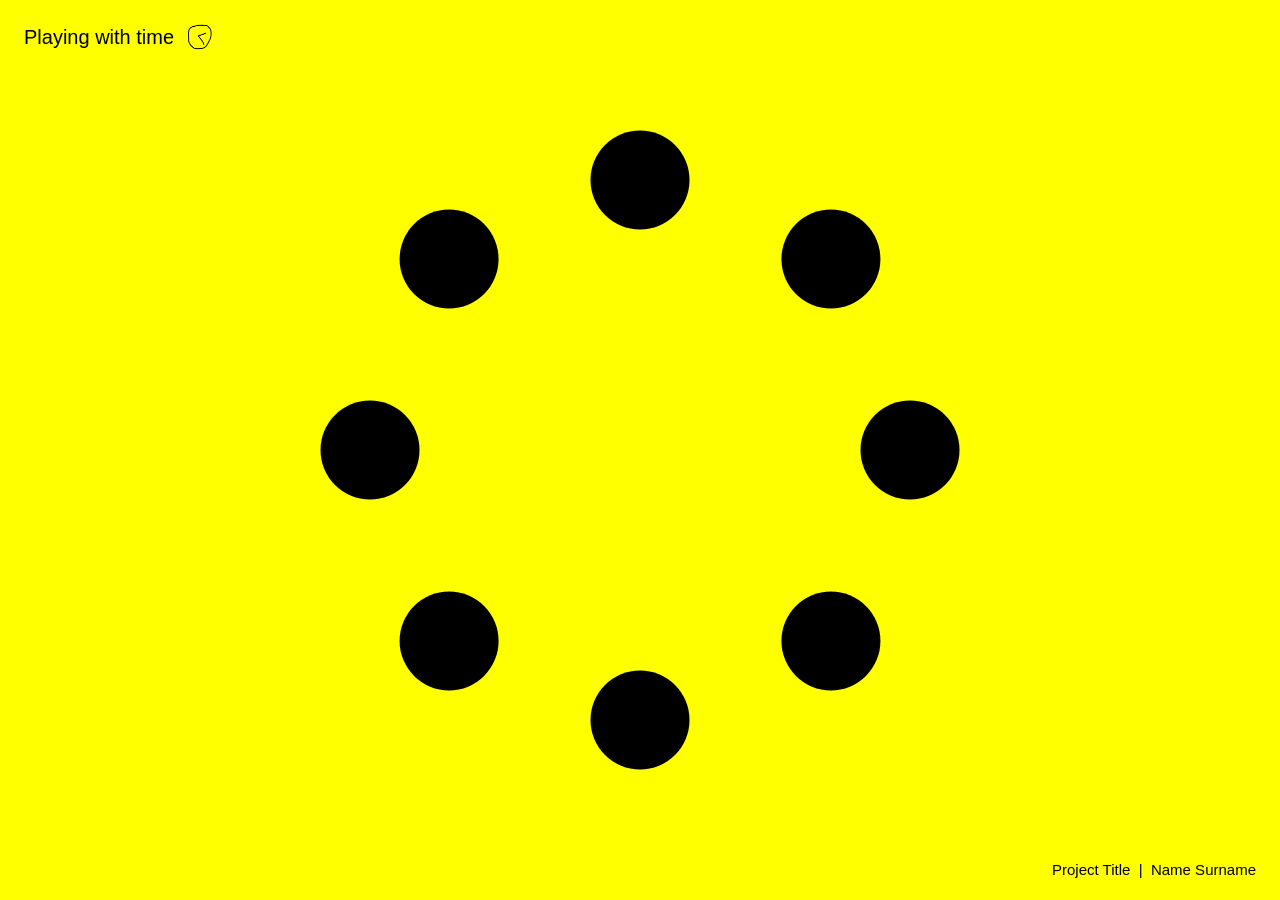
==== index.html @ 1872c533 "Initial commit" ====
<!DOCTYPE html>
<html lang="en">
<head>
  <meta charset="UTF-8"/>
  <meta name="viewport" content="width=device-width, initial-scale=1.0"/>
  <title>Playing with time — CCC</title>
  <style>
    *, *::before, *::after { box-sizing: border-box; margin: 0; padding: 0; }
    body {
      background: #ffff00;
      width: 100vw;
      height: 100vh;
      overflow: hidden;
      font-family: Arial, sans-serif;
    }
    header {
      position: fixed;
      top: 22px;
      left: 24px;
      display: flex;
      align-items: center;
      gap: 10px;
      font-size: 20px;
      color: #000;
    }
    header img {
      width: 30px;
      height: 30px;
    }
    footer {
      position: fixed;
      bottom: 22px;
      right: 24px;
      font-size: 15px;
      color: #000;
    }
    canvas { display: block; }
    #thumb {
      position: fixed;
      display: none;
      pointer-events: none;
      width: 200px;
    }
    #info-banner {
      position: fixed;
      bottom: 0;
      left: 0;
      width: 100%;
      background: #fff;
      display: flex;
      align-items: center;
      justify-content: space-between;
      padding: 60px 64px;
      font-size: 20px;
      line-height: 1.5;
      color: #000;
      transform: translateY(100%);
      transition: transform 0.35s ease;
    }
    #info-banner.visible { transform: translateY(0); }
  </style>
</head>
<body>
  <header>
    Playing with time
    <img src="img/clock.png" alt="clock"/>
  </header>

  <canvas id="c"></canvas>
  <img id="thumb" src="" alt=""/>

  <footer id="footer">Project Title &nbsp;|&nbsp; Name Surname</footer>

  <div id="info-banner">
    <p>A co-created interactive experiment<br>around the theme of playing with time.</p>
    <p>Developed during <a href="https://cursormag.net/" target="_blank" style="color:#000;">CURSOR MAG ↗</a><br>Creative Coding Camp</p>
  </div>

  <script>
    const canvas = document.getElementById('c');
    const ctx = canvas.getContext('2d');
    const footer = document.getElementById('footer');
    const infoBanner = document.getElementById('info-banner');
    const thumbEl = document.getElementById('thumb');

    let bannerPinned = false;
    const headerEl = document.querySelector('header');

    headerEl.addEventListener('mouseenter', () => infoBanner.classList.add('visible'));
    headerEl.addEventListener('mouseleave', () => { if (!bannerPinned) infoBanner.classList.remove('visible'); });
    headerEl.addEventListener('click', () => {
      bannerPinned = !bannerPinned;
      infoBanner.classList.toggle('visible', bannerPinned);
    });

    const projects = [
      { num: 1, href: 'hms.html',        title: 'HOURS MINUTES SECONDS', name: 'Caoimhe Gallahue',    thumb: 'img/thumb-hms.png' },
      { num: 2, href: 'play-clock.html', title: 'Play Clock',             name: 'Caoimhe Gallahue',    thumb: 'img/thumb-play-clock.png' },
      { num: 3, href: 'i-gen.html',      title: 'Inefficiency Generator', name: 'Meike Lips, Eli Ehlers', thumb: 'img/thumb-ig.png' },
    ];

    const defaultByline = 'Project Title  |  Name Surname';

    const N = 8;
    let circles = [];
    let hovered = -1;

    function resize() {
      canvas.width  = window.innerWidth;
      canvas.height = window.innerHeight;
      buildCircles();
      draw();
    }

    function buildCircles() {
      const cx   = canvas.width  / 2;
      const cy   = canvas.height / 2;
      const ring = Math.min(canvas.width, canvas.height) * 0.30;
      const r    = Math.min(canvas.width, canvas.height) * 0.055;
      circles = Array.from({ length: N }, (_, i) => {
        const angle = (i / N) * Math.PI * 2 - Math.PI / 2;
        return {
          x: cx + ring * Math.cos(angle),
          y: cy + ring * Math.sin(angle),
          r,
          project: i < projects.length ? projects[i] : null,
        };
      });
    }

    function draw() {
      ctx.clearRect(0, 0, canvas.width, canvas.height);
      circles.forEach((c, i) => {
        const r = i === hovered ? c.r * 1.18 : c.r;
        ctx.fillStyle = '#000';
        ctx.beginPath();
        ctx.arc(c.x, c.y, r, 0, Math.PI * 2);
        ctx.fill();

        if (c.project && i === hovered) {
          ctx.fillStyle = '#ffff00';
          ctx.font = `bold ${r * 0.9}px Arial`;
          ctx.textAlign = 'center';
          ctx.textBaseline = 'middle';
          ctx.fillText(c.project.num, c.x, c.y);
        }
      });
    }

    canvas.addEventListener('mousemove', e => {
      const mx = e.clientX, my = e.clientY;
      let found = -1;
      circles.forEach((c, i) => {
        if (Math.hypot(mx - c.x, my - c.y) <= c.r * 1.4) found = i;
      });

      if (found !== hovered) {
        hovered = found;
        draw();
        const proj = found >= 0 ? circles[found].project : null;
        footer.textContent = proj ? `${proj.title}  |  ${proj.name}` : defaultByline;
        canvas.style.cursor = proj ? 'pointer' : 'default';
        if (proj) {
          const c = circles[found];
          const cx = canvas.width / 2, cy = canvas.height / 2;
          const dx = c.x - cx, dy = c.y - cy;
          const len = Math.hypot(dx, dy) || 1;
          const offset = c.r * 2.5;
          thumbEl.src = proj.thumb;
          thumbEl.style.display = 'block';
          thumbEl.style.left = (c.x + (dx / len) * offset) + 'px';
          thumbEl.style.top  = (c.y + (dy / len) * offset) + 'px';
        } else {
          thumbEl.style.display = 'none';
        }
      }
    });

    canvas.addEventListener('mouseleave', () => {
      hovered = -1;
      draw();
      footer.textContent = defaultByline;
      canvas.style.cursor = 'default';
      thumbEl.style.display = 'none';
    });

    canvas.addEventListener('click', () => {
      if (hovered >= 0 && circles[hovered].project) {
        window.location.href = circles[hovered].project.href;
      }
    });

    window.addEventListener('resize', resize);
    resize();
  </script>
</body>
</html>
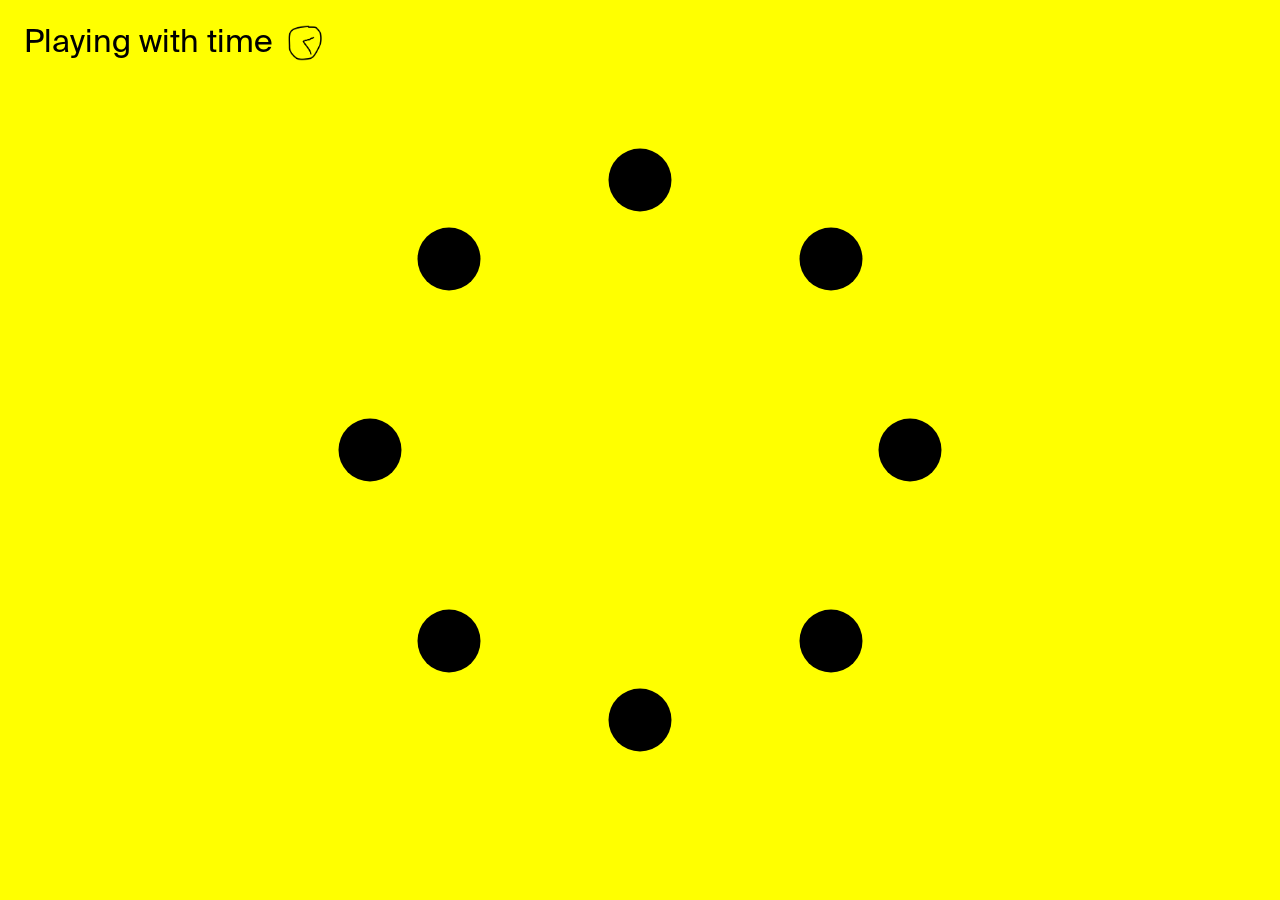
==== commit 790a4839: "style updates, add federicos patches" ====
--- a/index.html
+++ b/index.html
@@ -4,61 +4,8 @@
   <meta charset="UTF-8"/>
   <meta name="viewport" content="width=device-width, initial-scale=1.0"/>
   <title>Playing with time — CCC</title>
-  <style>
-    *, *::before, *::after { box-sizing: border-box; margin: 0; padding: 0; }
-    body {
-      background: #ffff00;
-      width: 100vw;
-      height: 100vh;
-      overflow: hidden;
-      font-family: Arial, sans-serif;
-    }
-    header {
-      position: fixed;
-      top: 22px;
-      left: 24px;
-      display: flex;
-      align-items: center;
-      gap: 10px;
-      font-size: 20px;
-      color: #000;
-    }
-    header img {
-      width: 30px;
-      height: 30px;
-    }
-    footer {
-      position: fixed;
-      bottom: 22px;
-      right: 24px;
-      font-size: 15px;
-      color: #000;
-    }
-    canvas { display: block; }
-    #thumb {
-      position: fixed;
-      display: none;
-      pointer-events: none;
-      width: 200px;
-    }
-    #info-banner {
-      position: fixed;
-      bottom: 0;
-      left: 0;
-      width: 100%;
-      background: #fff;
-      display: flex;
-      align-items: center;
-      justify-content: space-between;
-      padding: 60px 64px;
-      font-size: 20px;
-      line-height: 1.5;
-      color: #000;
-      transform: translateY(100%);
-      transition: transform 0.35s ease;
-    }
-    #info-banner.visible { transform: translateY(0); }
-  </style>
+  <link rel="stylesheet" href="css/fonts.css"/>
+  <link rel="stylesheet" href="css/index.css"/>
 </head>
 <body>
   <header>
@@ -66,19 +13,18 @@
     <img src="img/clock.png" alt="clock"/>
   </header>
 
-  <canvas id="c"></canvas>
+  <div id="circle-layer" aria-label="Project selector"></div>
   <img id="thumb" src="" alt=""/>
 
-  <footer id="footer">Project Title &nbsp;|&nbsp; Name Surname</footer>
+  <footer id="footer" aria-hidden="true"></footer>
 
   <div id="info-banner">
     <p>A co-created interactive experiment<br>around the theme of playing with time.</p>
-    <p>Developed during <a href="https://cursormag.net/" target="_blank" style="color:#000;">CURSOR MAG ↗</a><br>Creative Coding Camp</p>
+    <p class="banner-text-details">Developed during <a class="banner-link" href="https://cursormag.net/" target="_blank">CURSOR MAG ↗</a><br>Creative Coding Camp</p>
   </div>
 
   <script>
-    const canvas = document.getElementById('c');
-    const ctx = canvas.getContext('2d');
+    const circleLayer = document.getElementById('circle-layer');
     const footer = document.getElementById('footer');
     const infoBanner = document.getElementById('info-banner');
     const thumbEl = document.getElementById('thumb');
@@ -87,36 +33,56 @@
     const headerEl = document.querySelector('header');
 
     headerEl.addEventListener('mouseenter', () => infoBanner.classList.add('visible'));
-    headerEl.addEventListener('mouseleave', () => { if (!bannerPinned) infoBanner.classList.remove('visible'); });
+    headerEl.addEventListener('mouseleave', () => {
+      if (!bannerPinned && !infoBanner.matches(':hover')) {
+        infoBanner.classList.remove('visible');
+      }
+    });
+    infoBanner.addEventListener('mouseenter', () => infoBanner.classList.add('visible'));
+    infoBanner.addEventListener('mouseleave', () => {
+      if (!bannerPinned && !headerEl.matches(':hover')) {
+        infoBanner.classList.remove('visible');
+      }
+    });
     headerEl.addEventListener('click', () => {
       bannerPinned = !bannerPinned;
       infoBanner.classList.toggle('visible', bannerPinned);
     });
 
     const projects = [
-      { num: 1, href: 'hms.html',        title: 'HOURS MINUTES SECONDS', name: 'Caoimhe Gallahue',    thumb: 'img/thumb-hms.png' },
-      { num: 2, href: 'play-clock.html', title: 'Play Clock',             name: 'Caoimhe Gallahue',    thumb: 'img/thumb-play-clock.png' },
-      { num: 3, href: 'i-gen.html',      title: 'Inefficiency Generator', name: 'Meike Lips, Eli Ehlers', thumb: 'img/thumb-ig.png' },
+      { num: 1, href: 'pages/hms.html',        title: 'HOURS MINUTES SECONDS', name: 'Caoimhe Gallahue',       thumb: 'img/thumb-hms.png' },
+      { num: 2, href: 'pages/play-clock.html', title: 'Play Clock',             name: 'Caoimhe Gallahue',       thumb: 'img/thumb-play-clock.png' },
+      { num: 3, href: 'pages/i-gen.html',      title: 'Inefficiency Generator', name: 'Meike Lips, Eli Ehlers', thumb: 'img/thumb-ig.png' },
+      { num: 4, href: 'grid-clock.html',      title: 'Grid Clock',             name: 'Federico Torretti',      thumb: 'img/clock.png' },
+      { num: 5, href: 'time.html',      title: 'Gifting Time',             name: 'Federico Torretti',      thumb: 'img/clock.png' },
     ];
-
-    const defaultByline = 'Project Title  |  Name Surname';
 
     const N = 8;
     let circles = [];
     let hovered = -1;
+    let activeProject = null;
+    let circleEls = [];
+    let cursorX = 0;
+    let cursorY = 0;
+
+    function positionThumb(x, y) {
+      const offset = 24;
+      thumbEl.style.left = `${x + offset}px`;
+      thumbEl.style.top = `${y + offset}px`;
+    }
 
     function resize() {
-      canvas.width  = window.innerWidth;
-      canvas.height = window.innerHeight;
       buildCircles();
-      draw();
     }
 
     function buildCircles() {
-      const cx   = canvas.width  / 2;
-      const cy   = canvas.height / 2;
-      const ring = Math.min(canvas.width, canvas.height) * 0.30;
-      const r    = Math.min(canvas.width, canvas.height) * 0.055;
+      const width = window.innerWidth;
+      const height = window.innerHeight;
+      const cx = width / 2;
+      const cy = height / 2;
+      const ring = Math.min(width, height) * 0.30;
+      const r = Math.min(width, height) * 0.035;
+
       circles = Array.from({ length: N }, (_, i) => {
         const angle = (i / N) * Math.PI * 2 - Math.PI / 2;
         return {
@@ -126,68 +92,93 @@
           project: i < projects.length ? projects[i] : null,
         };
       });
+
+      circleLayer.innerHTML = '';
+      circleEls = circles.map((circle, index) => {
+        const button = document.createElement('button');
+        button.type = 'button';
+        button.className = 'circle';
+        const hasProject = Boolean(circle.project && circle.project.num != null);
+        button.textContent = hasProject ? String(circle.project.num) : '';
+        button.style.width = `${circle.r * 2}px`;
+        button.style.height = `${circle.r * 2}px`;
+        button.style.left = `${circle.x}px`;
+        button.style.top = `${circle.y}px`;
+        button.disabled = !hasProject;
+        button.setAttribute('aria-label', hasProject ? circle.project.title : `Circle ${index + 1}`);
+
+        if (hasProject) {
+          button.addEventListener('mouseenter', (event) => setHover(index, event));
+          button.addEventListener('mouseleave', () => {
+            if (hovered === index) {
+              clearHover();
+            }
+          });
+          button.addEventListener('click', () => {
+            window.location.href = circle.project.href;
+          });
+        }
+
+        circleLayer.appendChild(button);
+        return button;
+      });
+
+      if (hovered >= 0) {
+        applyHover(hovered);
+      }
     }
 
-    function draw() {
-      ctx.clearRect(0, 0, canvas.width, canvas.height);
-      circles.forEach((c, i) => {
-        const r = i === hovered ? c.r * 1.18 : c.r;
-        ctx.fillStyle = '#000';
-        ctx.beginPath();
-        ctx.arc(c.x, c.y, r, 0, Math.PI * 2);
-        ctx.fill();
+    function applyHover(index) {
+      hovered = index;
+      activeProject = index >= 0 ? circles[index].project : null;
+      circleEls.forEach((button, i) => {
+        button.classList.toggle('is-hovered', i === index);
+      });
 
-        if (c.project && i === hovered) {
-          ctx.fillStyle = '#ffff00';
-          ctx.font = `bold ${r * 0.9}px Arial`;
-          ctx.textAlign = 'center';
-          ctx.textBaseline = 'middle';
-          ctx.fillText(c.project.num, c.x, c.y);
-        }
-      });
+      const proj = activeProject;
+      footer.textContent = proj ? `${proj.title}  |  ${proj.name}` : '';
+      footer.classList.toggle('is-visible', Boolean(proj));
+      footer.setAttribute('aria-hidden', proj ? 'false' : 'true');
+      document.body.style.cursor = proj ? 'pointer' : 'default';
+
+      if (proj) {
+        thumbEl.src = proj.thumb;
+        thumbEl.alt = proj.title;
+        thumbEl.style.display = 'block';
+        positionThumb(cursorX, cursorY);
+      } else {
+        thumbEl.style.display = 'none';
+        thumbEl.alt = '';
+      }
     }
 
-    canvas.addEventListener('mousemove', e => {
-      const mx = e.clientX, my = e.clientY;
-      let found = -1;
-      circles.forEach((c, i) => {
-        if (Math.hypot(mx - c.x, my - c.y) <= c.r * 1.4) found = i;
-      });
+    function setHover(index, event) {
+      if (event) {
+        cursorX = event.clientX;
+        cursorY = event.clientY;
+      }
+      if (index !== hovered) {
+        applyHover(index);
+      } else if (activeProject) {
+        positionThumb(cursorX, cursorY);
+      }
+    }
 
-      if (found !== hovered) {
-        hovered = found;
-        draw();
-        const proj = found >= 0 ? circles[found].project : null;
-        footer.textContent = proj ? `${proj.title}  |  ${proj.name}` : defaultByline;
-        canvas.style.cursor = proj ? 'pointer' : 'default';
-        if (proj) {
-          const c = circles[found];
-          const cx = canvas.width / 2, cy = canvas.height / 2;
-          const dx = c.x - cx, dy = c.y - cy;
-          const len = Math.hypot(dx, dy) || 1;
-          const offset = c.r * 2.5;
-          thumbEl.src = proj.thumb;
-          thumbEl.style.display = 'block';
-          thumbEl.style.left = (c.x + (dx / len) * offset) + 'px';
-          thumbEl.style.top  = (c.y + (dy / len) * offset) + 'px';
-        } else {
-          thumbEl.style.display = 'none';
-        }
+    function clearHover() {
+      applyHover(-1);
+    }
+
+    document.addEventListener('mousemove', (event) => {
+      cursorX = event.clientX;
+      cursorY = event.clientY;
+
+      if (activeProject) {
+        positionThumb(cursorX, cursorY);
       }
     });
 
-    canvas.addEventListener('mouseleave', () => {
-      hovered = -1;
-      draw();
-      footer.textContent = defaultByline;
-      canvas.style.cursor = 'default';
-      thumbEl.style.display = 'none';
-    });
-
-    canvas.addEventListener('click', () => {
-      if (hovered >= 0 && circles[hovered].project) {
-        window.location.href = circles[hovered].project.href;
-      }
+    circleLayer.addEventListener('mouseleave', () => {
+      clearHover();
     });
 
     window.addEventListener('resize', resize);
--- a/css/fonts.css
+++ b/css/fonts.css
@@ -0,0 +1,18 @@
+@font-face {
+  font-family: "Suisse Intl";
+  src: url("../fonts/SuisseIntl-Regular.otf") format("opentype");
+  font-weight: 400;
+  font-style: normal;
+}
+
+@font-face {
+  font-family: "Suisse Intl Light";
+  src: url("../fonts/SuisseIntl-Light.otf") format("opentype");
+  font-weight: 300;
+  font-style: normal;
+}
+
+:root {
+  --app-font: "Suisse Intl", sans-serif;
+  --app-font-light: "Suisse Intl Light", sans-serif;
+}
--- a/css/index.css
+++ b/css/index.css
@@ -0,0 +1,145 @@
+:root {
+  --page-bg: #ffff00;
+  --page-text: #000;
+  --page-font: var(--app-font);
+  --page-side-gutter: 24px;
+  --page-top-gutter: 22px;
+  --page-bottom-gutter: 22px;
+  --project-number-size: 4.5rem;
+  --project-number-font: var(--app-font-light);
+  --project-thumb-size: 100px;
+  --project-circle-bg: #000;
+  --project-circle-hover-scale: 1.18;
+  --banner-bg: #fff;
+  --banner-padding: 24px 20px 64px 20px;
+  --banner-font-size: 36px;
+  --banner-line-height: 1.3;
+}
+
+*, *::before, *::after {
+  box-sizing: border-box;
+  margin: 0;
+  padding: 0;
+}
+
+body {
+  min-height: 100vh;
+  overflow: hidden;
+  background: var(--page-bg);
+  font-family: var(--page-font);
+}
+
+header {
+  position: fixed;
+  top: var(--page-top-gutter);
+  left: var(--page-side-gutter);
+  display: flex;
+  align-items: center;
+  gap: 10px;
+  font-size: 32px;
+  color: var(--page-text);
+  z-index: 3;
+}
+
+header img {
+  width: 42px;
+  height: 42px;
+}
+
+#footer {
+  position: fixed;
+  right: var(--page-side-gutter);
+  bottom: var(--page-bottom-gutter);
+  font-size: 32px;
+  color: var(--page-text);
+  z-index: 3;
+  opacity: 0;
+  visibility: hidden;
+  transform: translateY(8px);
+  transition: opacity 0.2s ease, transform 0.2s ease, visibility 0s linear 0.2s;
+}
+
+#footer.is-visible {
+  opacity: 1;
+  visibility: visible;
+  transform: translateY(0);
+  transition: opacity 0.2s ease, transform 0.2s ease;
+}
+
+#circle-layer {
+  position: fixed;
+  inset: 0;
+  z-index: 1;
+}
+
+.circle {
+  position: absolute;
+  display: grid;
+  place-items: center;
+  width: 0;
+  height: 0;
+  padding: 0;
+  border: 0;
+  border-radius: 50%;
+  background: var(--project-circle-bg);
+  color: transparent;
+  font-family: inherit;
+  transform: translate(-50%, -50%);
+  transition: transform 0.15s ease, color 0.15s ease;
+  cursor: pointer;
+  appearance: none;
+}
+
+.circle:disabled {
+  cursor: default;
+  opacity: 1;
+}
+
+.circle.is-hovered {
+  background: transparent;
+  color: var(--page-text);
+  font-family: var(--project-number-font);
+  font-size: var(--project-number-size);
+  font-weight: 300;
+  line-height: 1;
+  transform: translate(-50%, -50%) scale(var(--project-circle-hover-scale));
+}
+
+#thumb {
+  position: fixed;
+  display: none;
+  width: var(--project-thumb-size);
+  pointer-events: none;
+  z-index: 2;
+}
+
+#info-banner {
+  position: fixed;
+  left: 0px;
+  bottom: 0px;
+  width: 100%;
+  min-height: 250px;
+  display: grid;
+  grid-template-columns: 1fr 1fr;
+  align-items: flex-start;
+  padding: 32px 48px 24px 48px;
+  background: var(--banner-bg);
+  color: var(--page-text);
+  font-size: var(--banner-font-size);
+  line-height: var(--banner-line-height);
+  transform: translateY(100%);
+  transition: transform 0.35s ease;
+  z-index: 4;
+}
+
+.banner-text-details {
+  align-self: flex-end;
+}
+
+#info-banner.visible {
+  transform: translateY(0);
+}
+
+.banner-link {
+  color: var(--page-text);
+}
